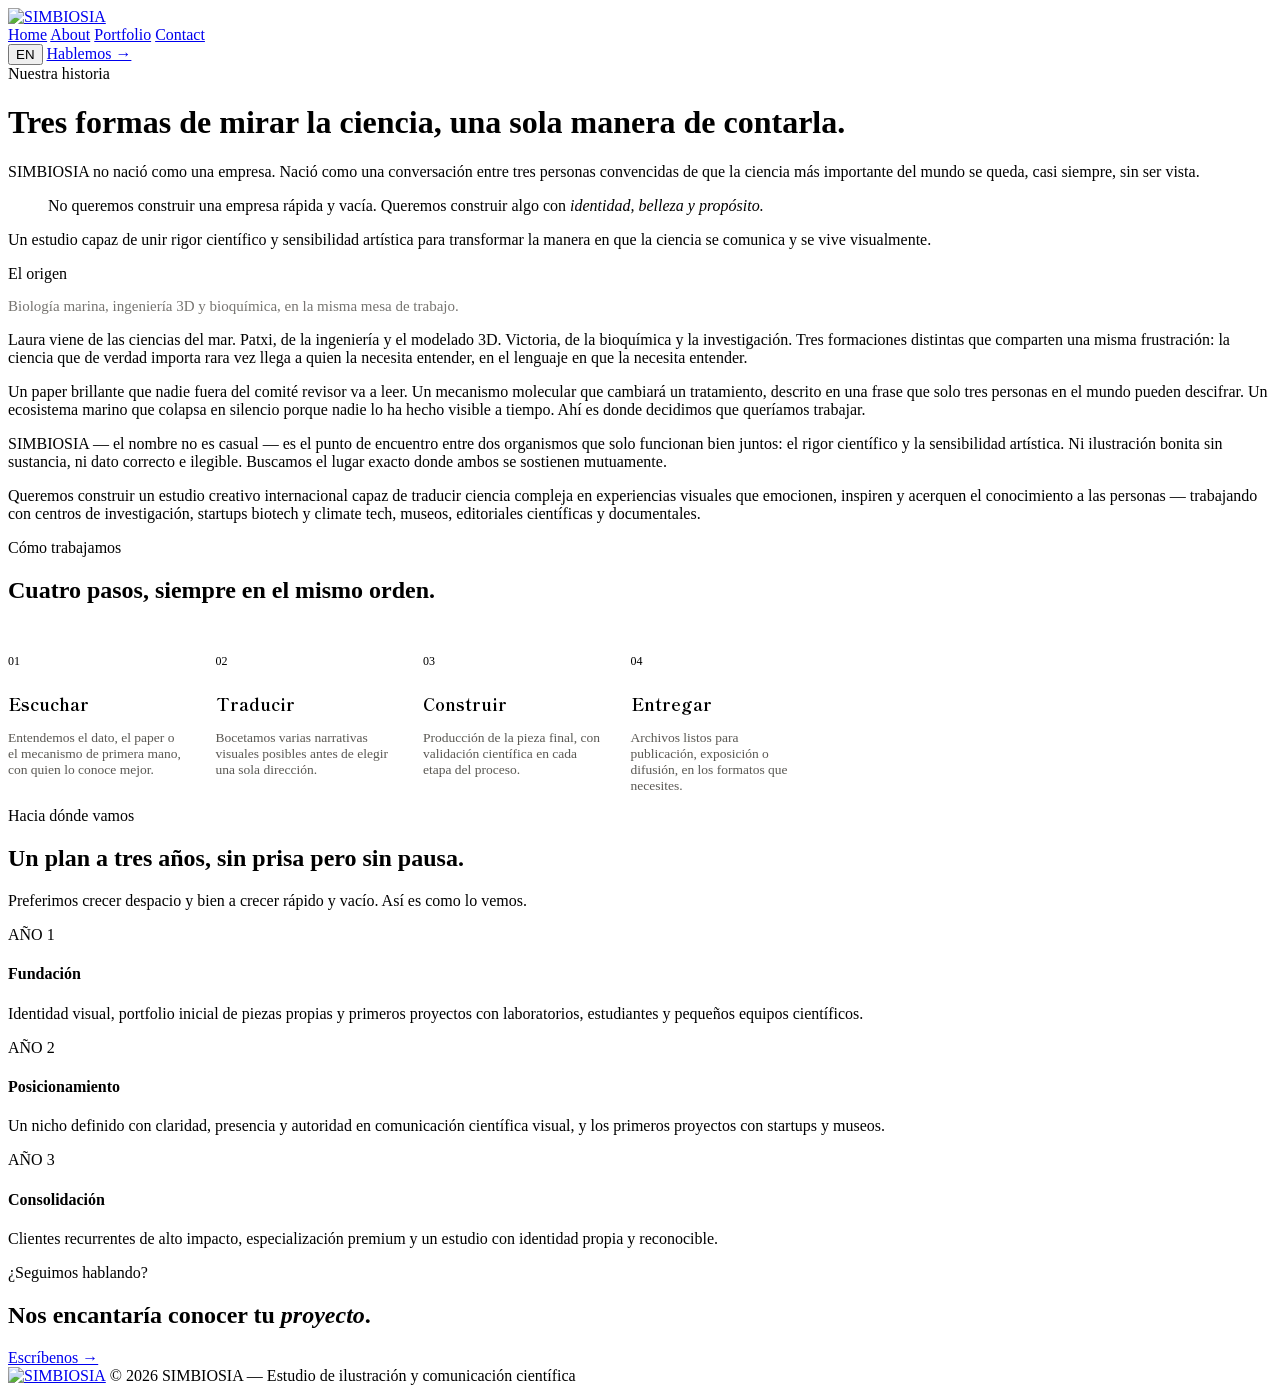
==== about.html @ 25fa0d2e "Add files via upload" ====
<!DOCTYPE html>
<html lang="es">
<head>
<meta charset="UTF-8">
<meta name="viewport" content="width=device-width, initial-scale=1.0">
<title>About — SIMBIOSIA</title>
<meta name="description" content="La historia de SIMBIOSIA: tres perfiles complementarios — ciencias del mar, ingeniería 3D y bioquímica — unidos para traducir ciencia en imágenes.">
<link rel="preconnect" href="https://fonts.googleapis.com">
<link rel="preconnect" href="https://fonts.gstatic.com" crossorigin>
<link href="https://fonts.googleapis.com/css2?family=Shippori+Mincho:wght@400;500;600;700;800&family=Zen+Kaku+Gothic+New:wght@300;400;500;700;900&family=JetBrains+Mono:wght@400;500;600&display=swap" rel="stylesheet">
<link rel="stylesheet" href="assets/styles.css">
</head>
<body data-page="about">

<nav class="nav" id="nav">
  <div class="nav-inner">
    <a href="index.html" class="logo-mark"><img src="assets/logo-wordmark.png" alt="SIMBIOSIA"></a>
    <div class="nav-links">
      <a href="index.html" data-i18n="nav.home">Home</a>
      <a href="about.html" class="active" data-i18n="nav.about">About</a>
      <a href="portfolio.html" data-i18n="nav.portfolio">Portfolio</a>
      <a href="contact.html" data-i18n="nav.contact">Contact</a>
    </div>
    <div class="nav-right">
      <button class="lang-toggle" id="langToggle" type="button">EN</button>
      <a href="contact.html" class="btn solid" data-i18n="nav.cta">Hablemos →</a>
    </div>
  </div>
</nav>

<header class="page-head">
  <div class="wrap">
    <div class="eyebrow" data-i18n="head.eyebrow">Nuestra historia</div>
    <h1 data-i18n="head.h1">Tres formas de mirar la ciencia, una sola manera de contarla.</h1>
    <p class="lead" data-i18n="head.lead">SIMBIOSIA no nació como una empresa. Nació como una conversación entre tres personas convencidas de que la ciencia más importante del mundo se queda, casi siempre, sin ser vista.</p>
  </div>
</header>

<section class="pull reveal">
  <div class="wrap">
    <blockquote data-i18n="pull.quote">No queremos construir una empresa rápida y vacía. Queremos construir algo con <em>identidad, belleza y propósito.</em></blockquote>
    <p class="sub" data-i18n="pull.sub">Un estudio capaz de unir rigor científico y sensibilidad artística para transformar la manera en que la ciencia se comunica y se vive visualmente.</p>
  </div>
</section>

<section class="story reveal">
  <div class="wrap story-grid">
    <div class="story-aside">
      <div class="eyebrow" data-i18n="story.eyebrow">El origen</div>
      <p style="font-size:15px; color:rgba(27,24,16,0.6);" data-i18n="story.asideNote">Biología marina, ingeniería 3D y bioquímica, en la misma mesa de trabajo.</p>
    </div>
    <div>
      <p data-i18n="story.p1">Laura viene de las ciencias del mar. Patxi, de la ingeniería y el modelado 3D. Victoria, de la bioquímica y la investigación. Tres formaciones distintas que comparten una misma frustración: la ciencia que de verdad importa rara vez llega a quien la necesita entender, en el lenguaje en que la necesita entender.</p>
      <p data-i18n="story.p2">Un paper brillante que nadie fuera del comité revisor va a leer. Un mecanismo molecular que cambiará un tratamiento, descrito en una frase que solo tres personas en el mundo pueden descifrar. Un ecosistema marino que colapsa en silencio porque nadie lo ha hecho visible a tiempo. Ahí es donde decidimos que queríamos trabajar.</p>
      <p data-i18n="story.p3">SIMBIOSIA — el nombre no es casual — es el punto de encuentro entre dos organismos que solo funcionan bien juntos: el rigor científico y la sensibilidad artística. Ni ilustración bonita sin sustancia, ni dato correcto e ilegible. Buscamos el lugar exacto donde ambos se sostienen mutuamente.</p>
      <p data-i18n="story.p4">Queremos construir un estudio creativo internacional capaz de traducir ciencia compleja en experiencias visuales que emocionen, inspiren y acerquen el conocimiento a las personas — trabajando con centros de investigación, startups biotech y climate tech, museos, editoriales científicas y documentales.</p>
    </div>
  </div>
</section>

<section class="band reveal">
  <div class="wrap" style="display:block; max-width:800px;">
    <div class="eyebrow" data-i18n="way.eyebrow">Cómo trabajamos</div>
    <h2 data-i18n="way.h2">Cuatro pasos, siempre en el mismo orden.</h2>
    <div style="margin-top:50px; display:grid; grid-template-columns:repeat(4,1fr); gap:30px;">
      <div>
        <div class="mono" style="color:var(--vermillion); font-size:12px; margin-bottom:10px;">01</div>
        <h4 style="font-family:'Shippori Mincho',serif; font-size:17px; margin-bottom:8px;" data-i18n="way.s1h">Escuchar</h4>
        <p style="font-size:13.5px; color:rgba(27,24,16,0.72);" data-i18n="way.s1p">Entendemos el dato, el paper o el mecanismo de primera mano, con quien lo conoce mejor.</p>
      </div>
      <div>
        <div class="mono" style="color:var(--vermillion); font-size:12px; margin-bottom:10px;">02</div>
        <h4 style="font-family:'Shippori Mincho',serif; font-size:17px; margin-bottom:8px;" data-i18n="way.s2h">Traducir</h4>
        <p style="font-size:13.5px; color:rgba(27,24,16,0.72);" data-i18n="way.s2p">Bocetamos varias narrativas visuales posibles antes de elegir una sola dirección.</p>
      </div>
      <div>
        <div class="mono" style="color:var(--vermillion); font-size:12px; margin-bottom:10px;">03</div>
        <h4 style="font-family:'Shippori Mincho',serif; font-size:17px; margin-bottom:8px;" data-i18n="way.s3h">Construir</h4>
        <p style="font-size:13.5px; color:rgba(27,24,16,0.72);" data-i18n="way.s3p">Producción de la pieza final, con validación científica en cada etapa del proceso.</p>
      </div>
      <div>
        <div class="mono" style="color:var(--vermillion); font-size:12px; margin-bottom:10px;">04</div>
        <h4 style="font-family:'Shippori Mincho',serif; font-size:17px; margin-bottom:8px;" data-i18n="way.s4h">Entregar</h4>
        <p style="font-size:13.5px; color:rgba(27,24,16,0.72);" data-i18n="way.s4p">Archivos listos para publicación, exposición o difusión, en los formatos que necesites.</p>
      </div>
    </div>
  </div>
</section>

<section class="timeline reveal">
  <div class="wrap">
    <div class="timeline-head">
      <div class="eyebrow" data-i18n="tl.eyebrow">Hacia dónde vamos</div>
      <h2 data-i18n="tl.h2">Un plan a tres años, sin prisa pero sin pausa.</h2>
      <p data-i18n="tl.p">Preferimos crecer despacio y bien a crecer rápido y vacío. Así es como lo vemos.</p>
    </div>
    <div class="tl-row">
      <div class="yr" data-i18n="tl.y1">AÑO 1</div>
      <div><h4 data-i18n="tl.h1t">Fundación</h4><p data-i18n="tl.h1p">Identidad visual, portfolio inicial de piezas propias y primeros proyectos con laboratorios, estudiantes y pequeños equipos científicos.</p></div>
    </div>
    <div class="tl-row">
      <div class="yr" data-i18n="tl.y2">AÑO 2</div>
      <div><h4 data-i18n="tl.h2t">Posicionamiento</h4><p data-i18n="tl.h2p">Un nicho definido con claridad, presencia y autoridad en comunicación científica visual, y los primeros proyectos con startups y museos.</p></div>
    </div>
    <div class="tl-row">
      <div class="yr" data-i18n="tl.y3">AÑO 3</div>
      <div><h4 data-i18n="tl.h3t">Consolidación</h4><p data-i18n="tl.h3p">Clientes recurrentes de alto impacto, especialización premium y un estudio con identidad propia y reconocible.</p></div>
    </div>
  </div>
</section>

<section class="contacto reveal">
  <div class="wrap">
    <div class="eyebrow" data-i18n="cta.eyebrow">¿Seguimos hablando?</div>
    <h2 data-i18n="cta.h2">Nos encantaría conocer tu <em>proyecto</em>.</h2>
    <a href="contact.html" class="btn solid" data-i18n="cta.btn">Escríbenos →</a>
  </div>
</section>

<footer>
  <div class="wrap">
    <a href="index.html" class="logo-mark"><img src="assets/logo-wordmark.png" alt="SIMBIOSIA"></a>
    <span class="mono" data-i18n="footer.copy">© 2026 SIMBIOSIA — Estudio de ilustración y comunicación científica</span>
  </div>
</footer>

<script src="assets/main.js"></script>
<script>
  initLangToggle({
    es: {
      "nav.home":"Home","nav.about":"About","nav.portfolio":"Portfolio","nav.contact":"Contact","nav.cta":"Hablemos →",
      "head.eyebrow":"Nuestra historia",
      "head.h1":"Tres formas de mirar la ciencia, una sola manera de contarla.",
      "head.lead":"SIMBIOSIA no nació como una empresa. Nació como una conversación entre tres personas convencidas de que la ciencia más importante del mundo se queda, casi siempre, sin ser vista.",
      "pull.quote":"No queremos construir una empresa rápida y vacía. Queremos construir algo con <em>identidad, belleza y propósito.</em>",
      "pull.sub":"Un estudio capaz de unir rigor científico y sensibilidad artística para transformar la manera en que la ciencia se comunica y se vive visualmente.",
      "story.eyebrow":"El origen",
      "story.asideNote":"Biología marina, ingeniería 3D y bioquímica, en la misma mesa de trabajo.",
      "story.p1":"Laura viene de las ciencias del mar. Patxi, de la ingeniería y el modelado 3D. Victoria, de la bioquímica y la investigación. Tres formaciones distintas que comparten una misma frustración: la ciencia que de verdad importa rara vez llega a quien la necesita entender, en el lenguaje en que la necesita entender.",
      "story.p2":"Un paper brillante que nadie fuera del comité revisor va a leer. Un mecanismo molecular que cambiará un tratamiento, descrito en una frase que solo tres personas en el mundo pueden descifrar. Un ecosistema marino que colapsa en silencio porque nadie lo ha hecho visible a tiempo. Ahí es donde decidimos que queríamos trabajar.",
      "story.p3":"SIMBIOSIA — el nombre no es casual — es el punto de encuentro entre dos organismos que solo funcionan bien juntos: el rigor científico y la sensibilidad artística. Ni ilustración bonita sin sustancia, ni dato correcto e ilegible. Buscamos el lugar exacto donde ambos se sostienen mutuamente.",
      "story.p4":"Queremos construir un estudio creativo internacional capaz de traducir ciencia compleja en experiencias visuales que emocionen, inspiren y acerquen el conocimiento a las personas — trabajando con centros de investigación, startups biotech y climate tech, museos, editoriales científicas y documentales.",
      "way.eyebrow":"Cómo trabajamos",
      "way.h2":"Cuatro pasos, siempre en el mismo orden.",
      "way.s1h":"Escuchar","way.s1p":"Entendemos el dato, el paper o el mecanismo de primera mano, con quien lo conoce mejor.",
      "way.s2h":"Traducir","way.s2p":"Bocetamos varias narrativas visuales posibles antes de elegir una sola dirección.",
      "way.s3h":"Construir","way.s3p":"Producción de la pieza final, con validación científica en cada etapa del proceso.",
      "way.s4h":"Entregar","way.s4p":"Archivos listos para publicación, exposición o difusión, en los formatos que necesites.",
      "tl.eyebrow":"Hacia dónde vamos",
      "tl.h2":"Un plan a tres años, sin prisa pero sin pausa.",
      "tl.p":"Preferimos crecer despacio y bien a crecer rápido y vacío. Así es como lo vemos.",
      "tl.y1":"AÑO 1","tl.h1t":"Fundación","tl.h1p":"Identidad visual, portfolio inicial de piezas propias y primeros proyectos con laboratorios, estudiantes y pequeños equipos científicos.",
      "tl.y2":"AÑO 2","tl.h2t":"Posicionamiento","tl.h2p":"Un nicho definido con claridad, presencia y autoridad en comunicación científica visual, y los primeros proyectos con startups y museos.",
      "tl.y3":"AÑO 3","tl.h3t":"Consolidación","tl.h3p":"Clientes recurrentes de alto impacto, especialización premium y un estudio con identidad propia y reconocible.",
      "cta.eyebrow":"¿Seguimos hablando?","cta.h2":"Nos encantaría conocer tu <em>proyecto</em>.","cta.btn":"Escríbenos →",
      "footer.copy":"© 2026 SIMBIOSIA — Estudio de ilustración y comunicación científica"
    },
    en: {
      "nav.home":"Home","nav.about":"About","nav.portfolio":"Portfolio","nav.contact":"Contact","nav.cta":"Let's talk →",
      "head.eyebrow":"Our story",
      "head.h1":"Three ways of looking at science, one way of telling it.",
      "head.lead":"SIMBIOSIA didn't start as a company. It started as a conversation between three people convinced that the science that matters most is, almost always, the science nobody gets to see.",
      "pull.quote":"We don't want to build a fast, empty company. We want to build something with <em>identity, beauty and purpose.</em>",
      "pull.sub":"A studio able to combine scientific rigor and artistic sensibility to change the way science is communicated and experienced visually.",
      "story.eyebrow":"Where it started",
      "story.asideNote":"Marine biology, 3D engineering and biochemistry, at the same table.",
      "story.p1":"Laura comes from marine science. Patxi, from engineering and 3D modelling. Victoria, from biochemistry and research. Three different backgrounds sharing the same frustration: the science that matters most rarely reaches the people who need to understand it, in the language they need to understand it in.",
      "story.p2":"A brilliant paper nobody outside the review committee will ever read. A molecular mechanism that will change a treatment, described in a sentence only three people on Earth can decode. A marine ecosystem collapsing quietly because nobody made it visible in time. That's where we decided we wanted to work.",
      "story.p3":"SIMBIOSIA — the name is no accident — is the meeting point between two organisms that only work well together: scientific rigor and artistic sensibility. Not pretty illustration without substance, not correct data nobody can read. We look for the exact spot where both hold each other up.",
      "story.p4":"We want to build an international creative studio able to translate complex science into visual experiences that move people, inspire them, and bring knowledge closer — working with research centres, biotech and climate tech startups, museums, scientific publishers and documentaries.",
      "way.eyebrow":"How we work",
      "way.h2":"Four steps, always in the same order.",
      "way.s1h":"Listen","way.s1p":"We understand the data, the paper or the mechanism first-hand, with whoever knows it best.",
      "way.s2h":"Translate","way.s2p":"We sketch several possible visual narratives before committing to one direction.",
      "way.s3h":"Build","way.s3p":"Production of the final piece, with scientific validation at every stage.",
      "way.s4h":"Deliver","way.s4p":"Files ready for publication, exhibition or outreach, in whatever format you need.",
      "tl.eyebrow":"Where we're headed",
      "tl.h2":"A three-year plan, unhurried but steady.",
      "tl.p":"We'd rather grow slowly and well than fast and empty. That's how we see it.",
      "tl.y1":"YEAR 1","tl.h1t":"Foundation","tl.h1p":"Visual identity, an initial portfolio of original pieces, and first projects with labs, students and small science teams.",
      "tl.y2":"YEAR 2","tl.h2t":"Positioning","tl.h2p":"A clearly defined niche, visibility and authority in visual science communication, and first projects with startups and museums.",
      "tl.y3":"YEAR 3","tl.h3t":"Consolidation","tl.h3p":"Recurring, high-impact clients, premium specialisation, and a studio with a recognisable identity of its own.",
      "cta.eyebrow":"Shall we talk?","cta.h2":"We'd love to hear about your <em>project</em>.","cta.btn":"Write to us →",
      "footer.copy":"© 2026 SIMBIOSIA — Scientific illustration and communication studio"
    }
  });
</script>
</body>
</html>
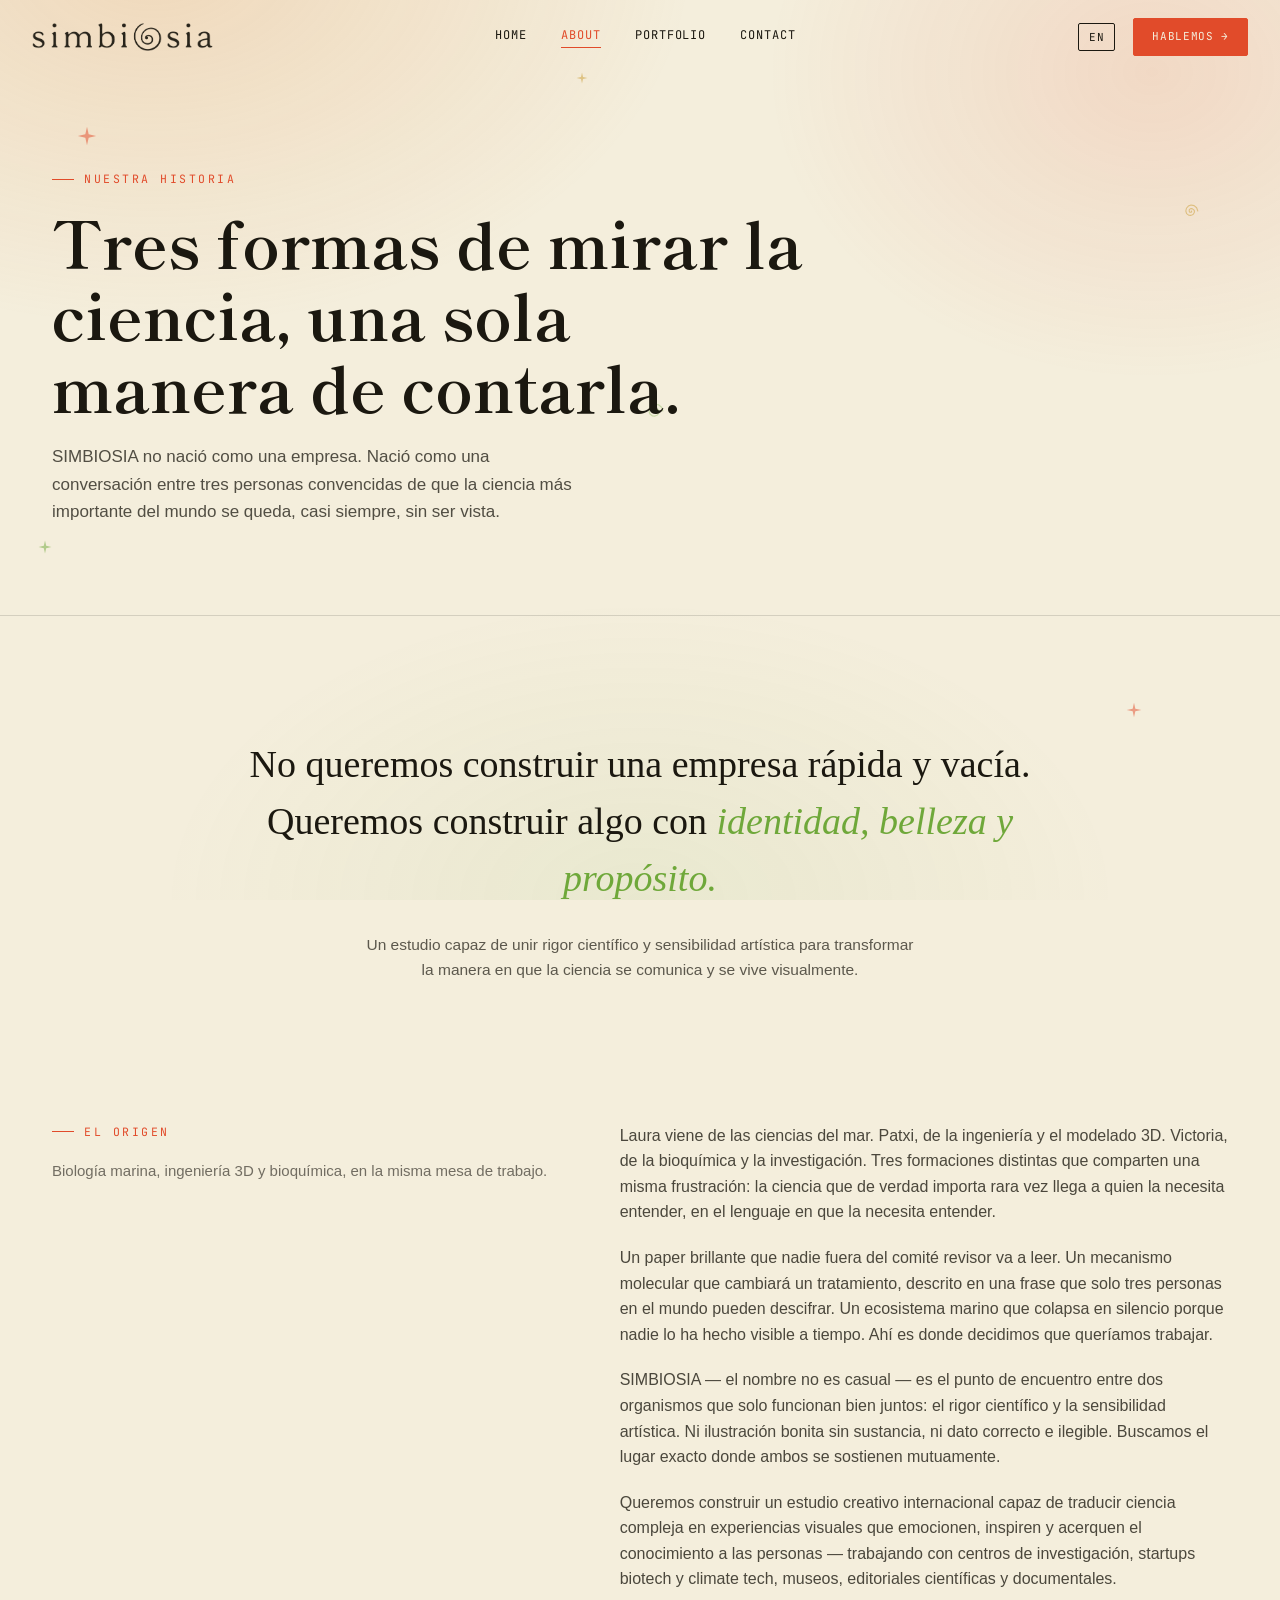
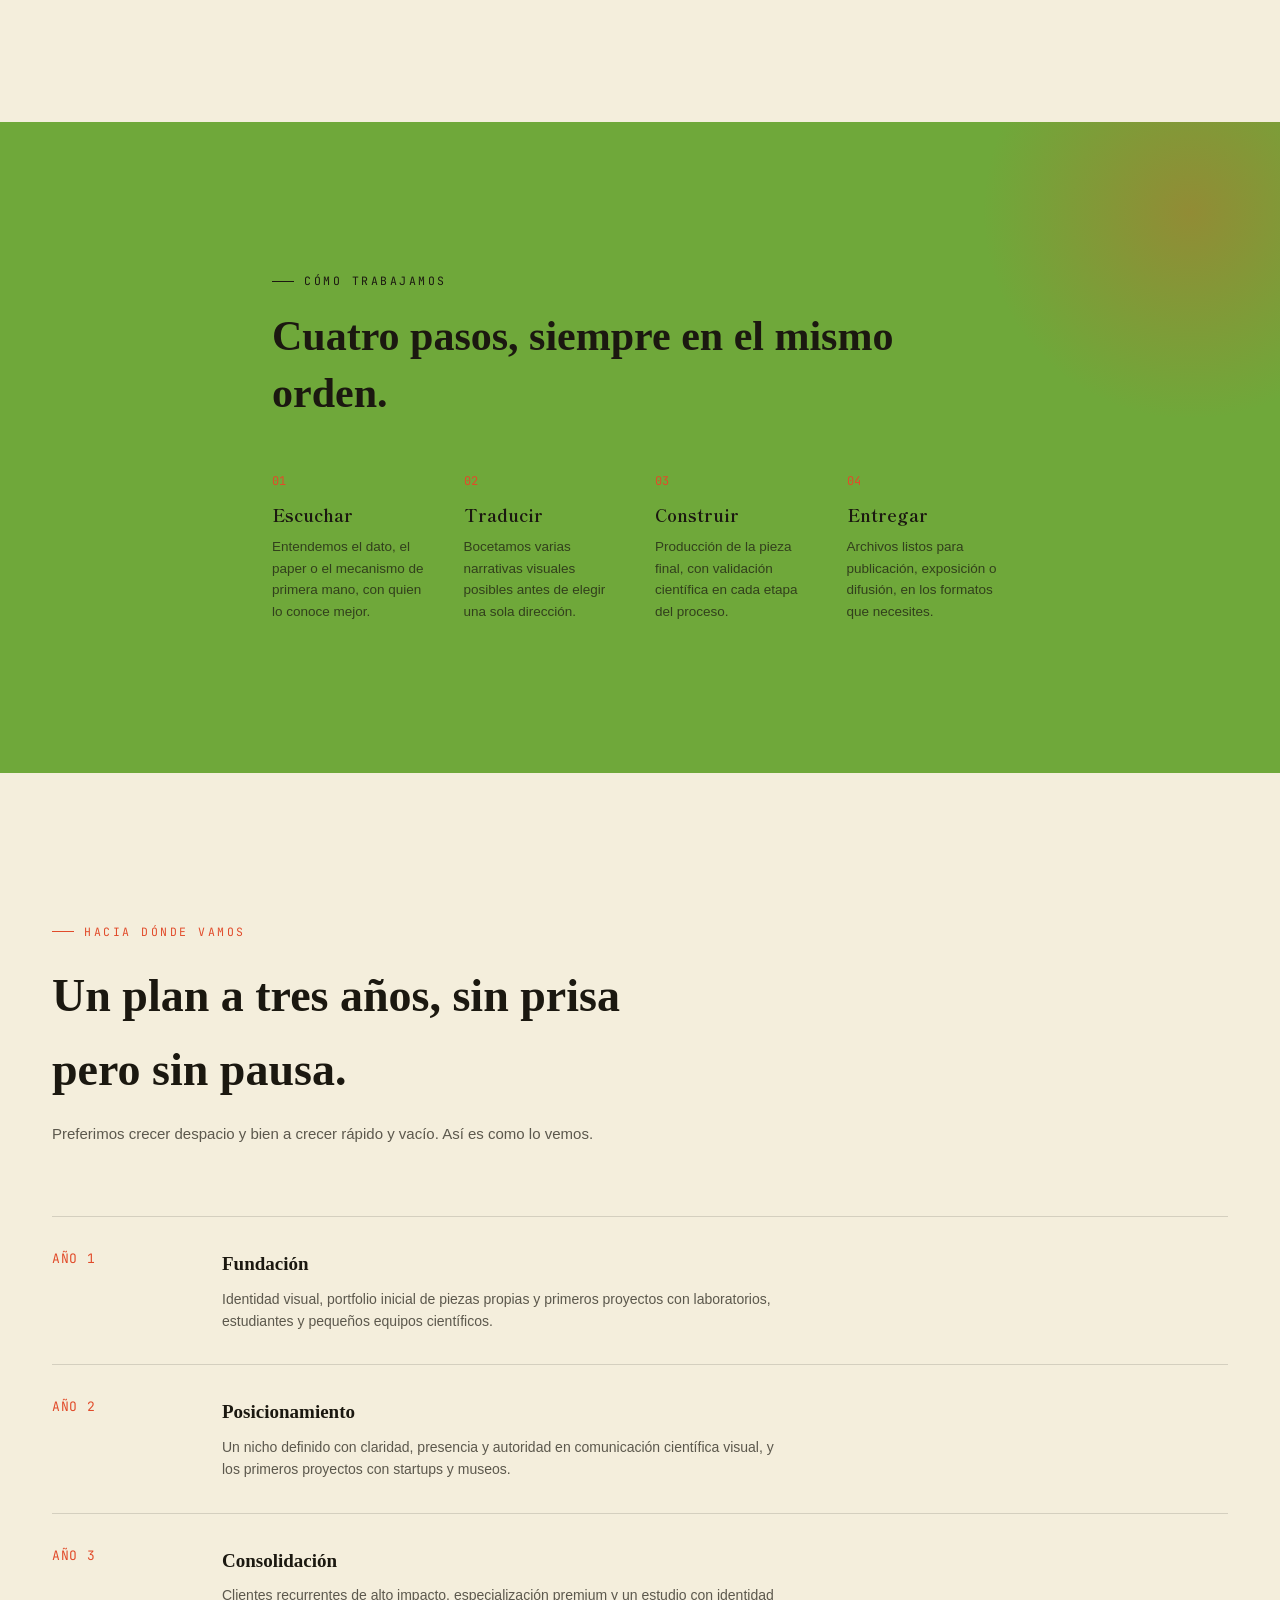
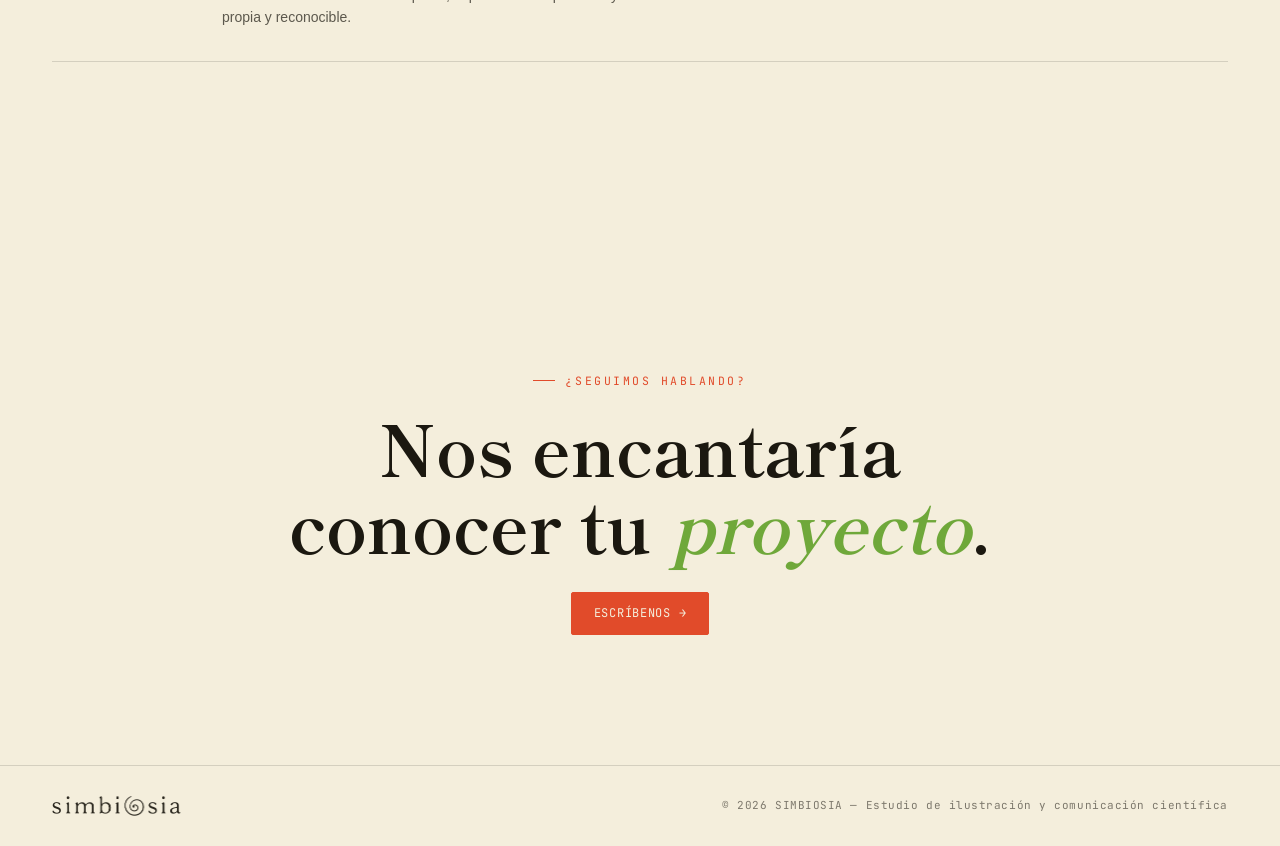
==== commit 43c9787b: "Add files via upload" ====
--- a/about.html
+++ b/about.html
@@ -8,13 +8,13 @@
 <link rel="preconnect" href="https://fonts.googleapis.com">
 <link rel="preconnect" href="https://fonts.gstatic.com" crossorigin>
 <link href="https://fonts.googleapis.com/css2?family=Shippori+Mincho:wght@400;500;600;700;800&family=Zen+Kaku+Gothic+New:wght@300;400;500;700;900&family=JetBrains+Mono:wght@400;500;600&display=swap" rel="stylesheet">
-<link rel="stylesheet" href="assets/styles.css">
+<link rel="stylesheet" href="styles.css">
 </head>
 <body data-page="about">
 
 <nav class="nav" id="nav">
   <div class="nav-inner">
-    <a href="index.html" class="logo-mark"><img src="assets/logo-wordmark.png" alt="SIMBIOSIA"></a>
+    <a href="index.html" class="logo-mark"><img src="logo-wordmark.png" alt="SIMBIOSIA"></a>
     <div class="nav-links">
       <a href="index.html" data-i18n="nav.home">Home</a>
       <a href="about.html" class="active" data-i18n="nav.about">About</a>
@@ -119,12 +119,12 @@
 
 <footer>
   <div class="wrap">
-    <a href="index.html" class="logo-mark"><img src="assets/logo-wordmark.png" alt="SIMBIOSIA"></a>
+    <a href="index.html" class="logo-mark"><img src="logo-wordmark.png" alt="SIMBIOSIA"></a>
     <span class="mono" data-i18n="footer.copy">© 2026 SIMBIOSIA — Estudio de ilustración y comunicación científica</span>
   </div>
 </footer>
 
-<script src="assets/main.js"></script>
+<script src="main.js"></script>
 <script>
   initLangToggle({
     es: {
--- a/styles.css
+++ b/styles.css
@@ -0,0 +1,357 @@
+/* ============================================================
+   SIMBIOSIA — shared stylesheet
+   ============================================================ */
+
+:root{
+  --paper:#F4EEDC;
+  --paper-2:#EAE0C6;
+  --ink:#1B1810;
+  --vermillion:#E14B2A;
+  --periquito:#6FA83A;
+  --gold:#C99A2E;
+  --line: rgba(27,24,16,0.14);
+  --max: 1240px;
+}
+
+*{margin:0;padding:0;box-sizing:border-box;}
+html{scroll-behavior:smooth;}
+
+body{
+  background:var(--paper);
+  color:var(--ink);
+  font-family:'Zen Kaku Gothic New', sans-serif;
+  font-weight:400;
+  line-height:1.6;
+  overflow-x:hidden;
+  position:relative;
+}
+
+/* soft warm-orange ambient gradient, norz.io-style */
+body::before{
+  content:"";
+  position:fixed;
+  inset:0;
+  z-index:0;
+  pointer-events:none;
+  background-image:
+    radial-gradient(ellipse 900px 620px at 12% -5%, rgba(225,140,70,0.22), transparent 60%),
+    radial-gradient(ellipse 700px 560px at 90% 8%, rgba(225,75,42,0.13), transparent 55%),
+    radial-gradient(ellipse 800px 500px at 50% 100%, rgba(111,168,58,0.08), transparent 60%);
+}
+
+h1,h2,h3,.mincho{ font-family:'Shippori Mincho', serif; }
+.mono{ font-family:'JetBrains Mono', monospace; }
+
+a{ color:inherit; text-decoration:none; }
+img,svg{ display:block; max-width:100%; }
+section, header, footer, nav{ position:relative; z-index:1; }
+.wrap{ max-width:var(--max); margin:0 auto; padding:0 32px; }
+
+::selection{ background:var(--vermillion); color:var(--paper); }
+
+@media (prefers-reduced-motion: reduce){
+  *{ animation-duration:0.01ms !important; animation-iteration-count:1 !important; transition-duration:0.01ms !important; scroll-behavior:auto !important; }
+}
+
+/* ---------- Eyebrow / labels ---------- */
+.eyebrow{
+  font-family:'JetBrains Mono', monospace;
+  font-size:11.5px;
+  letter-spacing:0.22em;
+  text-transform:uppercase;
+  color:var(--vermillion);
+  display:flex;
+  align-items:center;
+  gap:10px;
+  margin-bottom:18px;
+}
+.eyebrow::before{ content:""; width:22px; height:1px; background:var(--vermillion); }
+
+/* ---------- Nav ---------- */
+.nav{
+  position:fixed; top:0; left:0; right:0; z-index:100;
+  padding:18px 32px;
+  display:flex; align-items:center; justify-content:space-between;
+  transition:padding .4s ease, background .4s ease, box-shadow .4s ease;
+}
+.nav.scrolled{
+  padding:12px 32px;
+  background:rgba(244,238,220,0.86);
+  backdrop-filter:blur(10px);
+  box-shadow:0 1px 0 var(--line);
+}
+.nav-inner{ max-width:var(--max); margin:0 auto; width:100%; display:flex; align-items:center; justify-content:space-between; }
+.logo-mark{ display:flex; align-items:center; }
+.logo-mark img{ height:28px; width:auto; transition:height .4s ease; }
+.nav.scrolled .logo-mark img{ height:24px; }
+
+.nav-links{ display:flex; gap:34px; align-items:center; }
+.nav-links a{
+  font-family:'JetBrains Mono', monospace;
+  font-size:12px;
+  letter-spacing:0.08em;
+  text-transform:uppercase;
+  position:relative;
+  padding-bottom:3px;
+}
+.nav-links a::after{
+  content:""; position:absolute; left:0; bottom:0; width:0; height:1px;
+  background:var(--vermillion); transition:width .3s ease;
+}
+.nav-links a:hover::after{ width:100%; }
+.nav-links a.active::after{ width:100%; }
+.nav-links a.active{ color:var(--vermillion); }
+
+.lang-toggle{
+  font-family:'JetBrains Mono', monospace;
+  font-size:11px;
+  letter-spacing:0.06em;
+  border:1px solid var(--ink);
+  border-radius:2px;
+  padding:6px 10px;
+  display:flex;
+  cursor:pointer;
+  background:none;
+  color:var(--ink);
+  transition:background .3s ease, color .3s ease;
+}
+.lang-toggle:hover{ background:var(--ink); color:var(--paper); }
+
+.btn{
+  font-family:'JetBrains Mono', monospace;
+  font-size:12px;
+  letter-spacing:0.06em;
+  text-transform:uppercase;
+  padding:11px 22px;
+  border:1px solid var(--ink);
+  border-radius:2px;
+  display:inline-flex;
+  align-items:center;
+  gap:8px;
+  cursor:pointer;
+  transition:background .3s ease, color .3s ease, border-color .3s ease, transform .2s ease;
+  background:none;
+}
+.btn:hover{ background:var(--ink); color:var(--paper); transform:translateY(-1px); }
+.btn.solid{ background:var(--vermillion); color:var(--paper); border-color:var(--vermillion); }
+.btn.solid:hover{ background:var(--ink); border-color:var(--ink); }
+.nav .btn{ padding:9px 18px; font-size:11px; }
+.nav-right{ display:flex; align-items:center; gap:18px; }
+
+/* ---------- Generic page header (About / Portfolio / Contact) ---------- */
+.page-head{ padding:170px 0 90px; border-bottom:1px solid var(--line); }
+.page-head h1{ font-size:clamp(38px,6vw,64px); font-weight:700; max-width:760px; line-height:1.12; margin-bottom:22px; }
+.page-head p.lead{ max-width:520px; font-size:17px; color:rgba(27,24,16,0.75); }
+
+/* ---------- Manifesto-style pull quote (reused across pages) ---------- */
+.pull{ padding:120px 0; text-align:center; }
+.pull blockquote{
+  font-family:'Shippori Mincho', serif;
+  font-size:clamp(24px,3.2vw,38px);
+  line-height:1.5; font-weight:500;
+  max-width:820px; margin:0 auto 26px;
+}
+.pull blockquote em{ color:var(--periquito); font-style:italic; }
+.pull p.sub{ max-width:560px; margin:0 auto; color:rgba(27,24,16,0.7); font-size:15.5px; }
+
+/* ---------- Plate grid (services / concept portfolio) ---------- */
+.plate-grid{ display:grid; grid-template-columns:repeat(3,1fr); gap:1px; background:var(--line); border:1px solid var(--line); }
+.plate{
+  background:var(--paper); padding:38px 32px; transition:background .35s ease; position:relative;
+  min-height:230px; display:flex; flex-direction:column; justify-content:space-between;
+}
+.plate:hover{ background:var(--paper-2); }
+.plate .num{ font-family:'JetBrains Mono', monospace; font-size:11px; letter-spacing:0.1em; color:var(--vermillion); margin-bottom:26px; }
+.plate h3{ font-family:'Shippori Mincho', serif; font-size:21px; font-weight:600; margin-bottom:10px; }
+.plate p{ font-size:14px; color:rgba(27,24,16,0.68); }
+.plate .plate-art{ position:absolute; top:30px; right:26px; width:46px; height:46px; opacity:0.9; }
+
+/* ---------- Colored band section (periquito green) ---------- */
+.band{ padding:150px 0; background:var(--periquito); color:var(--ink); position:relative; overflow:hidden; }
+.band::before{
+  content:""; position:absolute; top:-120px; right:-120px; width:420px; height:420px; border-radius:50%;
+  background:radial-gradient(circle, rgba(225,75,42,0.30), transparent 70%);
+}
+.band .wrap{ position:relative; z-index:1; }
+.band .eyebrow{ color:var(--ink); }
+.band .eyebrow::before{ background:var(--ink); }
+.band h2{ font-family:'Shippori Mincho', serif; font-size:clamp(28px,3.4vw,42px); font-weight:600; line-height:1.35; }
+.band p{ color:rgba(27,24,16,0.78); }
+
+.value-row{ display:flex; gap:24px; padding:26px 0; border-top:1px solid rgba(27,24,16,0.16); }
+.value-row:last-child{ border-bottom:1px solid rgba(27,24,16,0.16); }
+.value-row .vnum{ font-family:'JetBrains Mono', monospace; font-size:12px; color:var(--vermillion); padding-top:3px; min-width:26px; }
+.value-row h4{ font-family:'Shippori Mincho', serif; font-size:18px; font-weight:600; margin-bottom:6px; }
+.value-row p{ font-size:13.5px; color:rgba(27,24,16,0.72); }
+
+/* ---------- Team ---------- */
+.team-grid{ display:grid; grid-template-columns:repeat(3,1fr); gap:2px; background:var(--line); border:1px solid var(--line); }
+.member{ background:var(--paper); padding:40px 30px 34px; transition:background .3s ease; }
+.member:hover{ background:var(--paper-2); }
+.badge{
+  width:64px; height:64px; border-radius:50%; display:flex; align-items:center; justify-content:center;
+  font-family:'Shippori Mincho', serif; font-size:22px; font-weight:700; color:var(--paper);
+  margin-bottom:26px; border:2px solid var(--ink);
+}
+.member[data-c="periquito"] .badge{ background:var(--periquito); }
+.member[data-c="vermillion"] .badge{ background:var(--vermillion); }
+.member[data-c="gold"] .badge{ background:var(--gold); }
+.member h3{ font-family:'Shippori Mincho', serif; font-size:23px; font-weight:700; margin-bottom:4px; }
+.member .role{ font-family:'JetBrains Mono', monospace; font-size:11px; letter-spacing:0.05em; color:var(--vermillion); text-transform:uppercase; margin-bottom:18px; display:block; }
+.member p{ font-size:14.5px; color:rgba(27,24,16,0.72); }
+
+/* ---------- Contact CTA block (used on Home) ---------- */
+.contacto{ padding:160px 0 130px; text-align:center; position:relative; }
+.contacto .eyebrow{ justify-content:center; }
+.contacto h2{ font-size:clamp(34px,6vw,70px); font-weight:700; max-width:800px; margin:0 auto 30px; line-height:1.1; }
+.contacto h2 em{ font-style:italic; color:var(--periquito); }
+.contacto p.lead{ max-width:480px; margin:0 auto 46px; color:rgba(27,24,16,0.72); font-size:16px; }
+.contact-links{ display:flex; gap:22px; justify-content:center; flex-wrap:wrap; margin-top:54px; }
+.contact-links a{
+  font-family:'JetBrains Mono', monospace; font-size:12px; letter-spacing:0.08em; text-transform:uppercase;
+  padding:10px 18px; border:1px solid var(--line); border-radius:2px;
+  transition:border-color .3s ease, color .3s ease;
+}
+.contact-links a:hover{ border-color:var(--vermillion); color:var(--vermillion); }
+.mail-link{
+  font-family:'Shippori Mincho', serif; font-size:clamp(22px,3vw,32px); font-weight:600;
+  border-bottom:2px solid var(--vermillion); padding-bottom:4px;
+}
+
+/* ---------- Contact form (Contact page) ---------- */
+.form-section{ padding:20px 0 150px; }
+.form-grid{ display:grid; grid-template-columns:1fr 1fr; gap:70px; align-items:start; }
+.form-side h2{ font-size:clamp(26px,3vw,36px); font-weight:600; margin-bottom:18px; }
+.form-side p{ color:rgba(27,24,16,0.72); font-size:15px; margin-bottom:30px; max-width:380px; }
+.form-side .info-row{ display:flex; gap:16px; padding:16px 0; border-top:1px solid var(--line); }
+.form-side .info-row:last-child{ border-bottom:1px solid var(--line); }
+.form-side .info-row .k{ font-family:'JetBrains Mono', monospace; font-size:11px; letter-spacing:0.08em; text-transform:uppercase; color:var(--vermillion); min-width:90px; }
+.form-side .info-row .v{ font-size:14.5px; }
+
+form.contact-form{ display:flex; flex-direction:column; gap:20px; }
+.field{ display:flex; flex-direction:column; gap:8px; }
+.field label{ font-family:'JetBrains Mono', monospace; font-size:11px; letter-spacing:0.08em; text-transform:uppercase; color:rgba(27,24,16,0.6); }
+.field input, .field textarea, .field select{
+  font-family:'Zen Kaku Gothic New', sans-serif;
+  font-size:15px;
+  background:transparent;
+  border:none;
+  border-bottom:1px solid var(--line);
+  padding:10px 2px;
+  color:var(--ink);
+  transition:border-color .3s ease;
+}
+.field input:focus, .field textarea:focus, .field select:focus{ outline:none; border-color:var(--vermillion); }
+.field textarea{ resize:vertical; min-height:110px; }
+.form-note{ font-size:12.5px; color:rgba(27,24,16,0.55); margin-top:4px; }
+.form-status{ font-family:'JetBrains Mono', monospace; font-size:12px; margin-top:6px; color:var(--periquito); display:none; }
+.form-status.show{ display:block; }
+
+/* ---------- About page specifics ---------- */
+.story{ padding:20px 0 130px; }
+.story-grid{ display:grid; grid-template-columns:0.9fr 1.1fr; gap:70px; }
+.story-grid p{ font-size:16px; color:rgba(27,24,16,0.78); margin-bottom:20px; }
+.story-grid p:last-child{ margin-bottom:0; }
+.story-aside{ position:sticky; top:120px; align-self:start; height:fit-content; }
+
+.timeline{ padding:150px 0; }
+.timeline-head{ margin-bottom:70px; max-width:600px; }
+.timeline-head h2{ font-size:clamp(30px,4vw,46px); font-weight:600; margin-bottom:16px; }
+.timeline-head p{ color:rgba(27,24,16,0.7); font-size:15px; }
+.tl-row{ display:grid; grid-template-columns:140px 1fr; gap:30px; padding:32px 0; border-top:1px solid var(--line); }
+.tl-row:last-child{ border-bottom:1px solid var(--line); }
+.tl-row .yr{ font-family:'JetBrains Mono', monospace; font-size:13px; color:var(--vermillion); letter-spacing:0.05em; }
+.tl-row h4{ font-family:'Shippori Mincho', serif; font-size:19px; font-weight:600; margin-bottom:8px; }
+.tl-row p{ font-size:14px; color:rgba(27,24,16,0.7); max-width:560px; }
+
+/* ---------- Portfolio page specifics ---------- */
+.portfolio-note{ padding:0 0 80px; }
+.portfolio-note .box{ border:1px dashed var(--line); padding:24px 28px; display:flex; gap:16px; align-items:flex-start; max-width:760px; }
+.portfolio-note .box svg{ width:22px; height:22px; flex-shrink:0; margin-top:3px; color:var(--vermillion); }
+.portfolio-note .box p{ font-size:14px; color:rgba(27,24,16,0.75); }
+
+.portfolio-grid{ display:grid; grid-template-columns:repeat(3,1fr); gap:1px; background:var(--line); border:1px solid var(--line); margin-bottom:150px; }
+.pf-card{ background:var(--paper); padding:0; display:flex; flex-direction:column; transition:background .3s ease; }
+.pf-card:hover{ background:var(--paper-2); }
+.pf-art{ aspect-ratio:1/1; display:flex; align-items:center; justify-content:center; padding:30px; border-bottom:1px solid var(--line); }
+.pf-art svg{ width:70%; height:70%; }
+.pf-info{ padding:24px 26px 30px; }
+.pf-info .tag{ font-family:'JetBrains Mono', monospace; font-size:10.5px; letter-spacing:0.08em; text-transform:uppercase; color:var(--vermillion); margin-bottom:8px; display:block; }
+.pf-info h3{ font-family:'Shippori Mincho', serif; font-size:19px; font-weight:600; margin-bottom:8px; }
+.pf-info p{ font-size:13.5px; color:rgba(27,24,16,0.68); }
+
+/* ---------- Footer ---------- */
+footer{ border-top:1px solid var(--line); padding:30px 0; }
+footer .wrap{ display:flex; justify-content:space-between; align-items:center; flex-wrap:wrap; gap:14px; }
+footer .logo-mark img{ height:20px; }
+footer .mono{ font-size:11px; letter-spacing:0.05em; color:rgba(27,24,16,0.55); }
+
+/* ---------- Reveal on scroll ---------- */
+.reveal{ opacity:0; transform:translateY(24px); transition:opacity .8s ease, transform .8s ease; }
+.reveal.show{ opacity:1; transform:translateY(0); }
+
+/* ============================================================
+   Custom cursor (desktop only)
+   ============================================================ */
+html.has-custom-cursor, html.has-custom-cursor *{ cursor:none !important; }
+
+.cursor-dot, .cursor-ring{ position:fixed; top:0; left:0; pointer-events:none; z-index:9999; will-change:transform; }
+.cursor-dot{
+  width:7px; height:7px; border-radius:50%;
+  background:var(--vermillion);
+  transform:translate(-50%,-50%);
+  transition:transform .15s ease, background .2s ease;
+  opacity:0;
+}
+.cursor-ring{
+  width:44px; height:44px;
+  color:var(--vermillion);
+  opacity:0;
+  transition:opacity .3s ease, transform .18s ease;
+}
+.cursor-ring svg{ width:100%; height:100%; animation:cursorspin 7s linear infinite; }
+@keyframes cursorspin{ to{ transform:rotate(360deg); } }
+body.cursor-ready .cursor-dot, body.cursor-ready .cursor-ring{ opacity:1; }
+.cursor-dot.hovering{ transform:translate(-50%,-50%) scale(2.6); background:var(--periquito); }
+.cursor-ring.hovering{ transform:scale(1.35); }
+
+/* ============================================================
+   Floating ambient elements (norz.io-style drifting sparkles)
+   ============================================================ */
+.floaties{ position:fixed; inset:0; z-index:0; pointer-events:none; overflow:hidden; }
+.floaty{ position:absolute; opacity:0.5; }
+.floaty svg{ width:100%; height:100%; }
+
+.floaty.f1{ top:14%; left:6%;  width:20px; height:20px; color:var(--vermillion); animation:drift-a 16s ease-in-out infinite; }
+.floaty.f2{ top:60%; left:3%;  width:14px; height:14px; color:var(--periquito); animation:drift-b 13s ease-in-out infinite; animation-delay:-3s; }
+.floaty.f3{ top:22%; left:92%; width:26px; height:26px; color:var(--gold);      animation:drift-c 19s ease-in-out infinite; animation-delay:-6s; }
+.floaty.f4{ top:78%; left:88%; width:16px; height:16px; color:var(--vermillion); animation:drift-a 14s ease-in-out infinite; animation-delay:-8s; }
+.floaty.f5{ top:44%; left:50%; width:30px; height:30px; color:var(--periquito); animation:drift-b 21s ease-in-out infinite; animation-delay:-11s; opacity:0.32; }
+.floaty.f6{ top:8%;  left:45%; width:12px; height:12px; color:var(--gold);      animation:drift-c 12s ease-in-out infinite; animation-delay:-4s; }
+
+@keyframes drift-a{
+  0%,100%{ transform:translate(0,0) rotate(0deg); }
+  50%{ transform:translate(22px,-30px) rotate(180deg); }
+}
+@keyframes drift-b{
+  0%,100%{ transform:translate(0,0) rotate(0deg); }
+  50%{ transform:translate(-26px,24px) rotate(-160deg); }
+}
+@keyframes drift-c{
+  0%,100%{ transform:translate(0,0) rotate(0deg) scale(1); }
+  50%{ transform:translate(18px,26px) rotate(200deg) scale(1.15); }
+}
+
+@media (max-width:900px){
+  .floaty.f5, .floaty.f6{ display:none; }
+}
+
+/* ---------- Responsive ---------- */
+@media (max-width:900px){
+  .nav-links{ display:none; }
+  .plate-grid, .team-grid, .portfolio-grid{ grid-template-columns:1fr; }
+  .band .wrap, .story-grid, .form-grid{ grid-template-columns:1fr; gap:50px; }
+  .story-aside{ position:static; }
+  .tl-row{ grid-template-columns:1fr; gap:8px; }
+  footer .wrap{ flex-direction:column; align-items:flex-start; }
+}
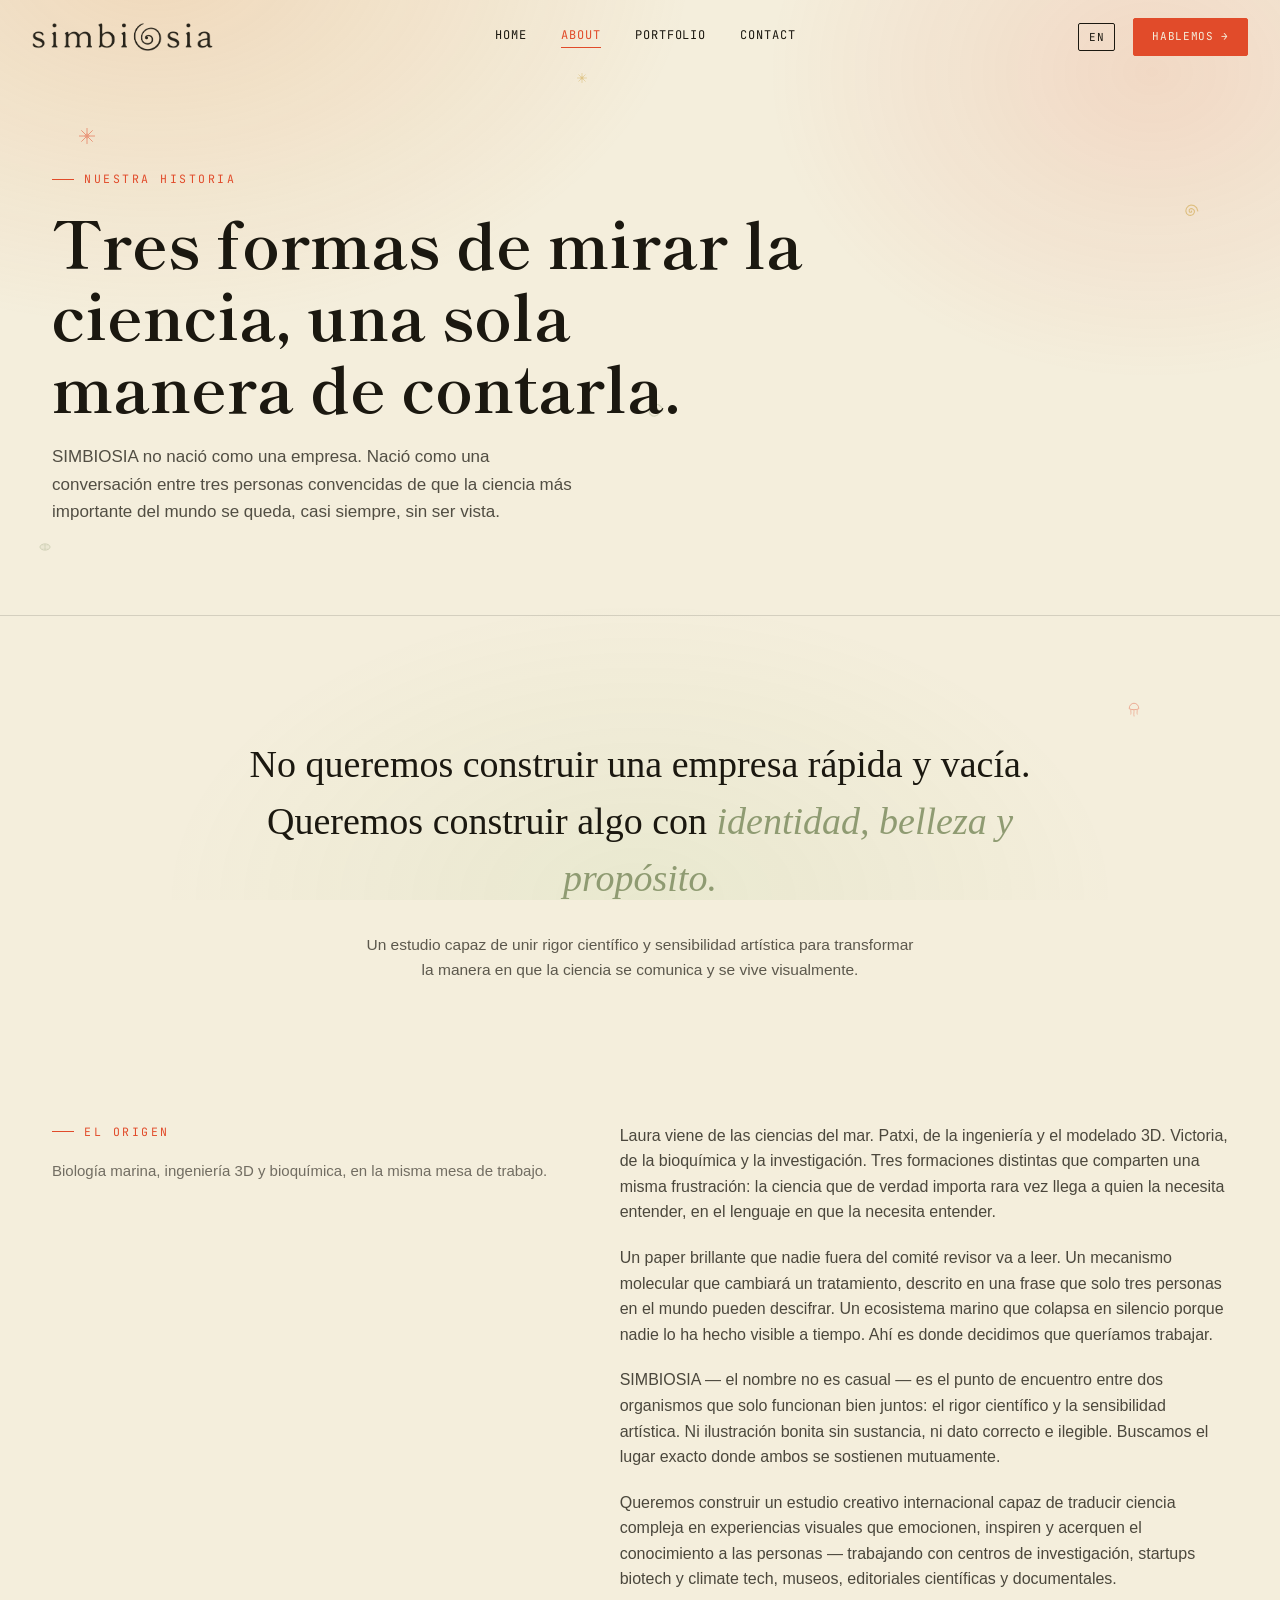
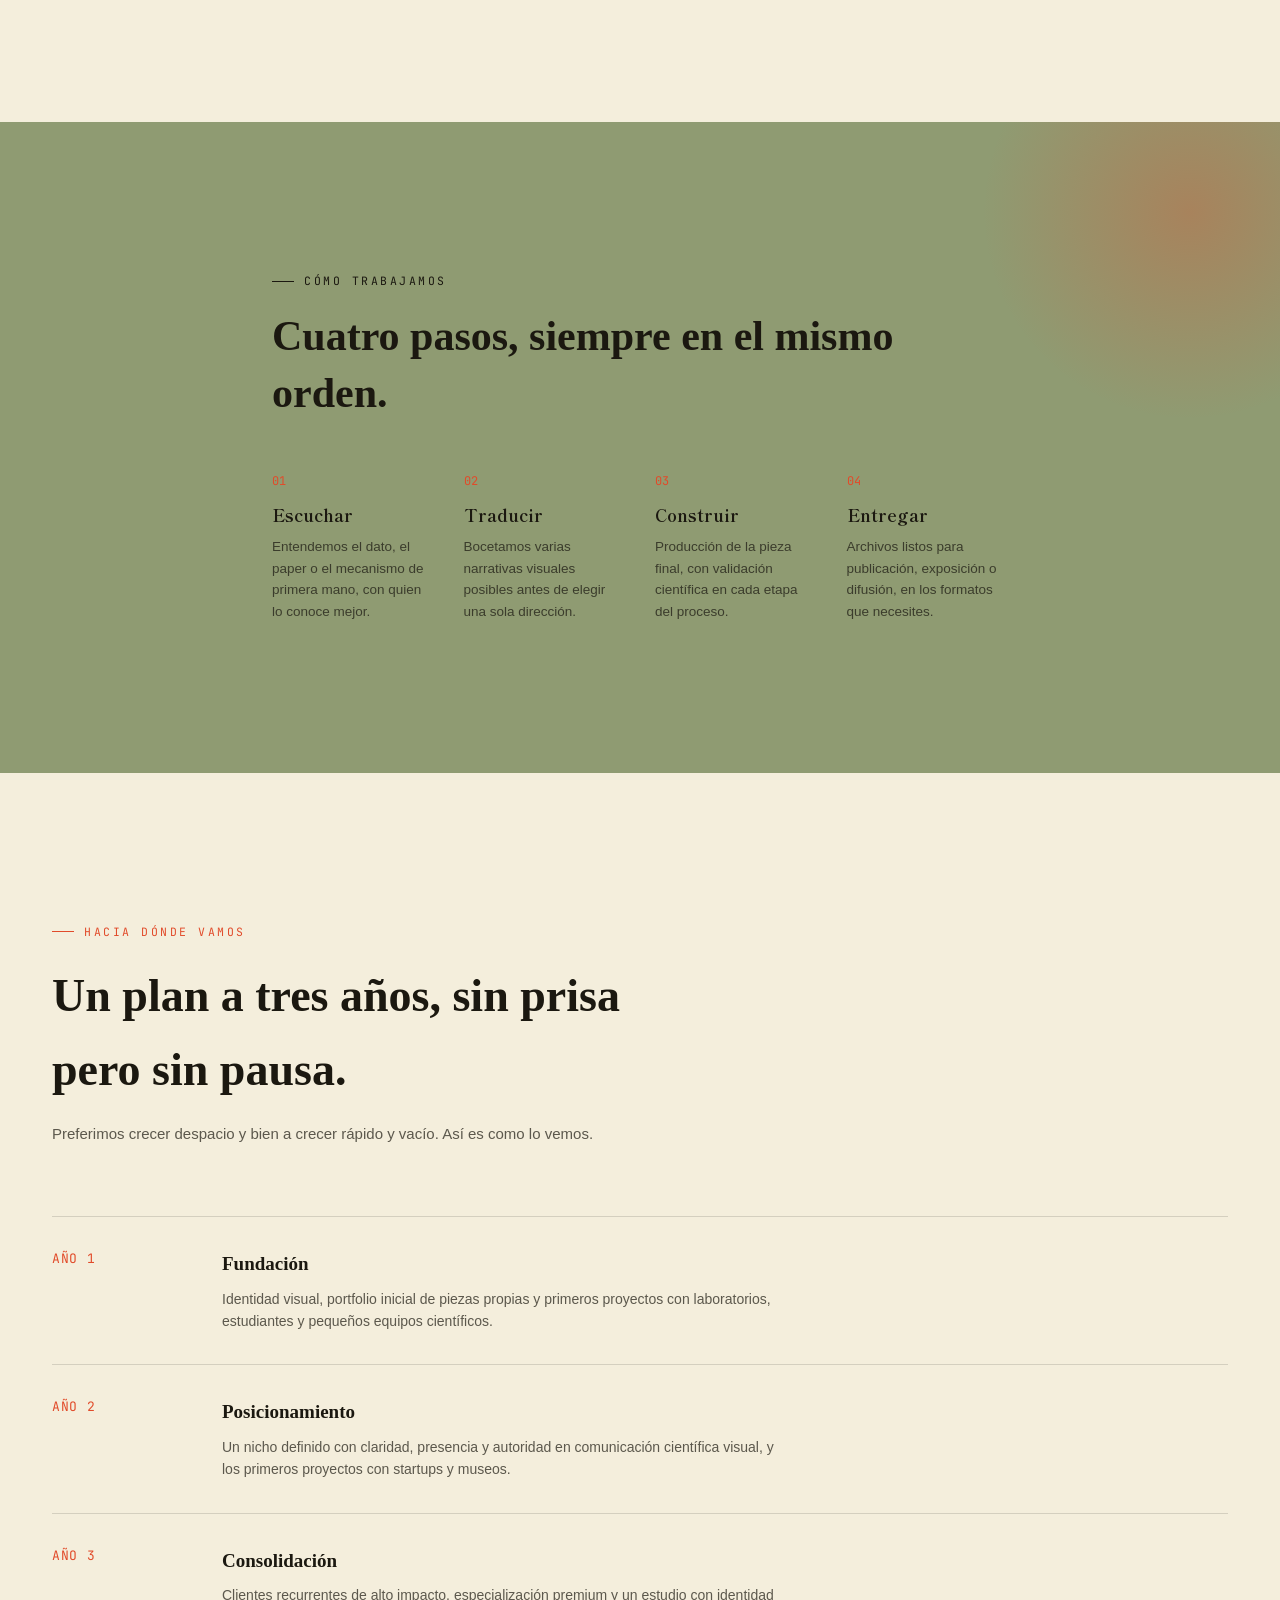
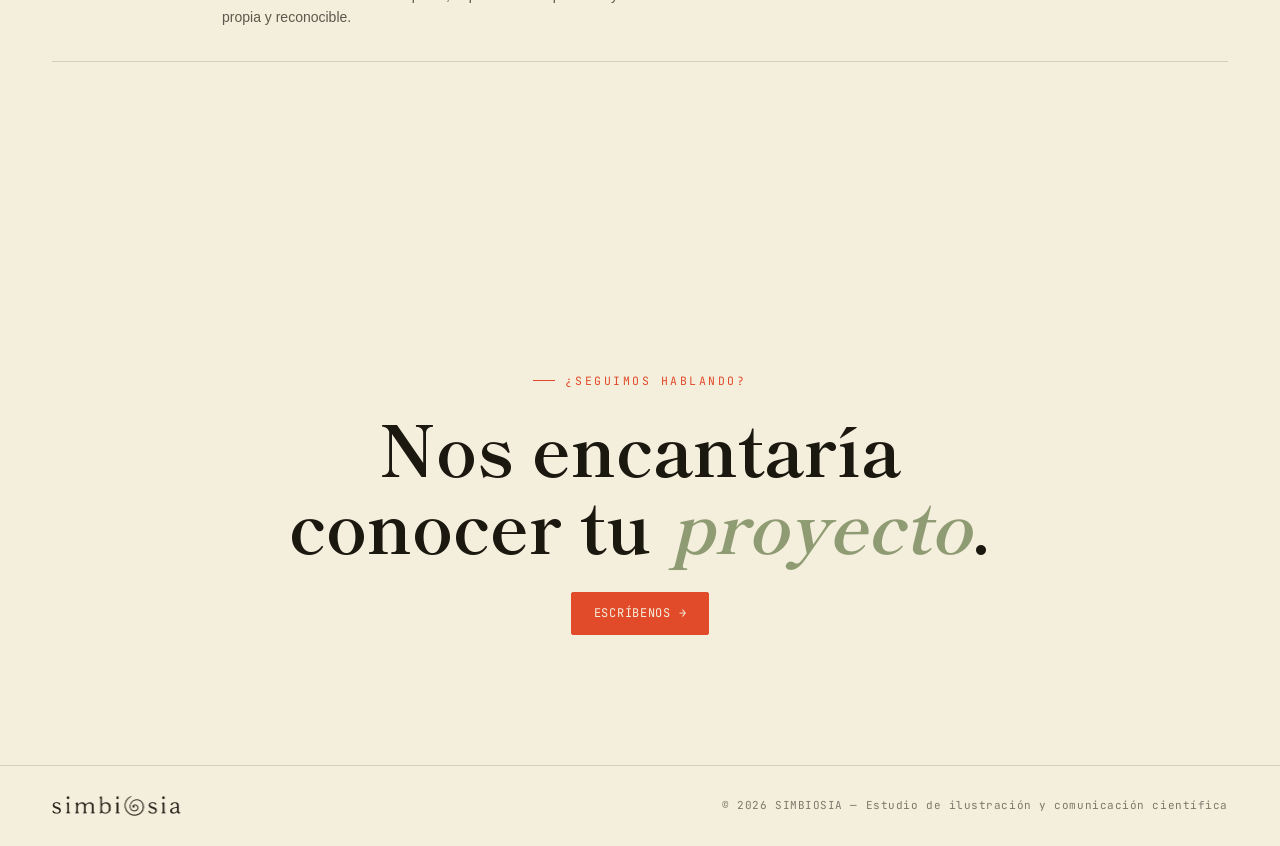
==== commit 90823fc5: "Add files via upload" ====
--- a/about.html
+++ b/about.html
@@ -5,6 +5,7 @@
 <meta name="viewport" content="width=device-width, initial-scale=1.0">
 <title>About — SIMBIOSIA</title>
 <meta name="description" content="La historia de SIMBIOSIA: tres perfiles complementarios — ciencias del mar, ingeniería 3D y bioquímica — unidos para traducir ciencia en imágenes.">
+<link rel="icon" type="image/svg+xml" href="favicon.svg">
 <link rel="preconnect" href="https://fonts.googleapis.com">
 <link rel="preconnect" href="https://fonts.gstatic.com" crossorigin>
 <link href="https://fonts.googleapis.com/css2?family=Shippori+Mincho:wght@400;500;600;700;800&family=Zen+Kaku+Gothic+New:wght@300;400;500;700;900&family=JetBrains+Mono:wght@400;500;600&display=swap" rel="stylesheet">
--- a/styles.css
+++ b/styles.css
@@ -7,7 +7,7 @@
   --paper-2:#EAE0C6;
   --ink:#1B1810;
   --vermillion:#E14B2A;
-  --periquito:#6FA83A;
+  --periquito:#8F9B72;
   --gold:#C99A2E;
   --line: rgba(27,24,16,0.14);
   --max: 1240px;
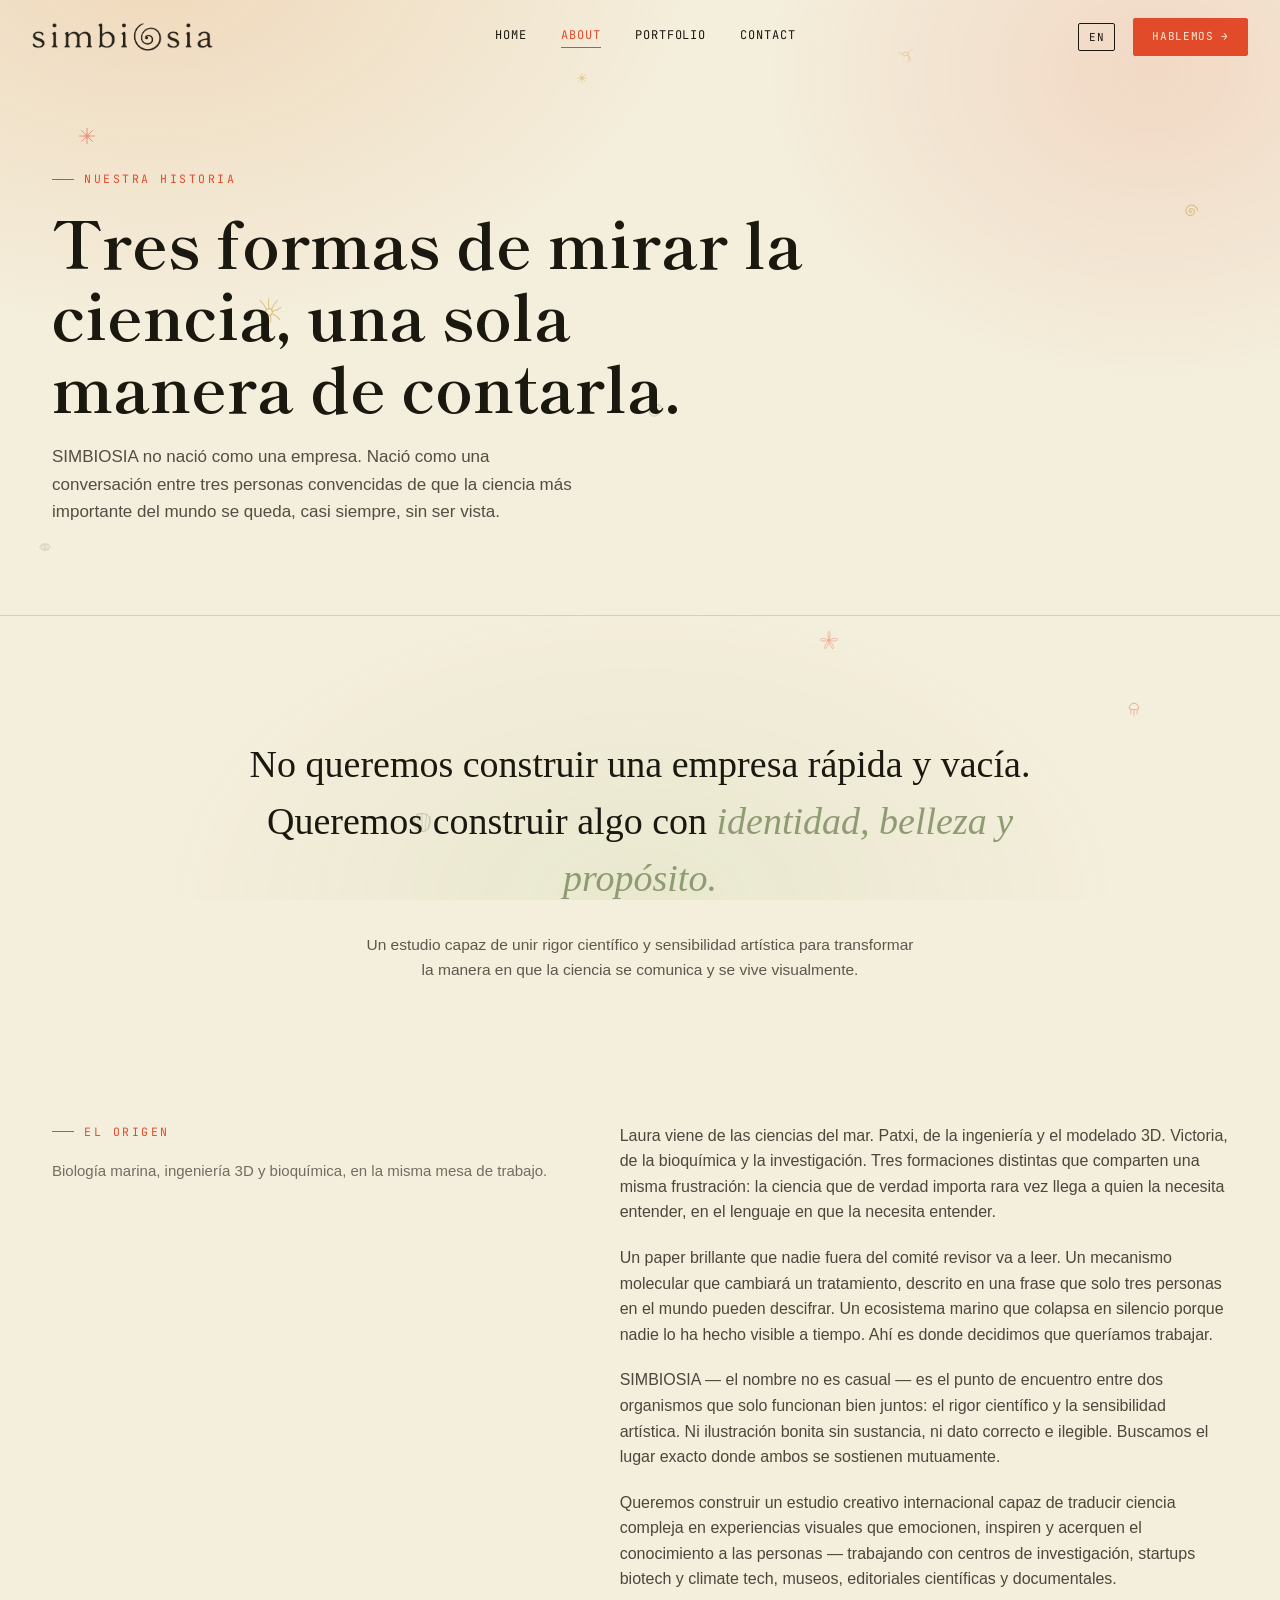
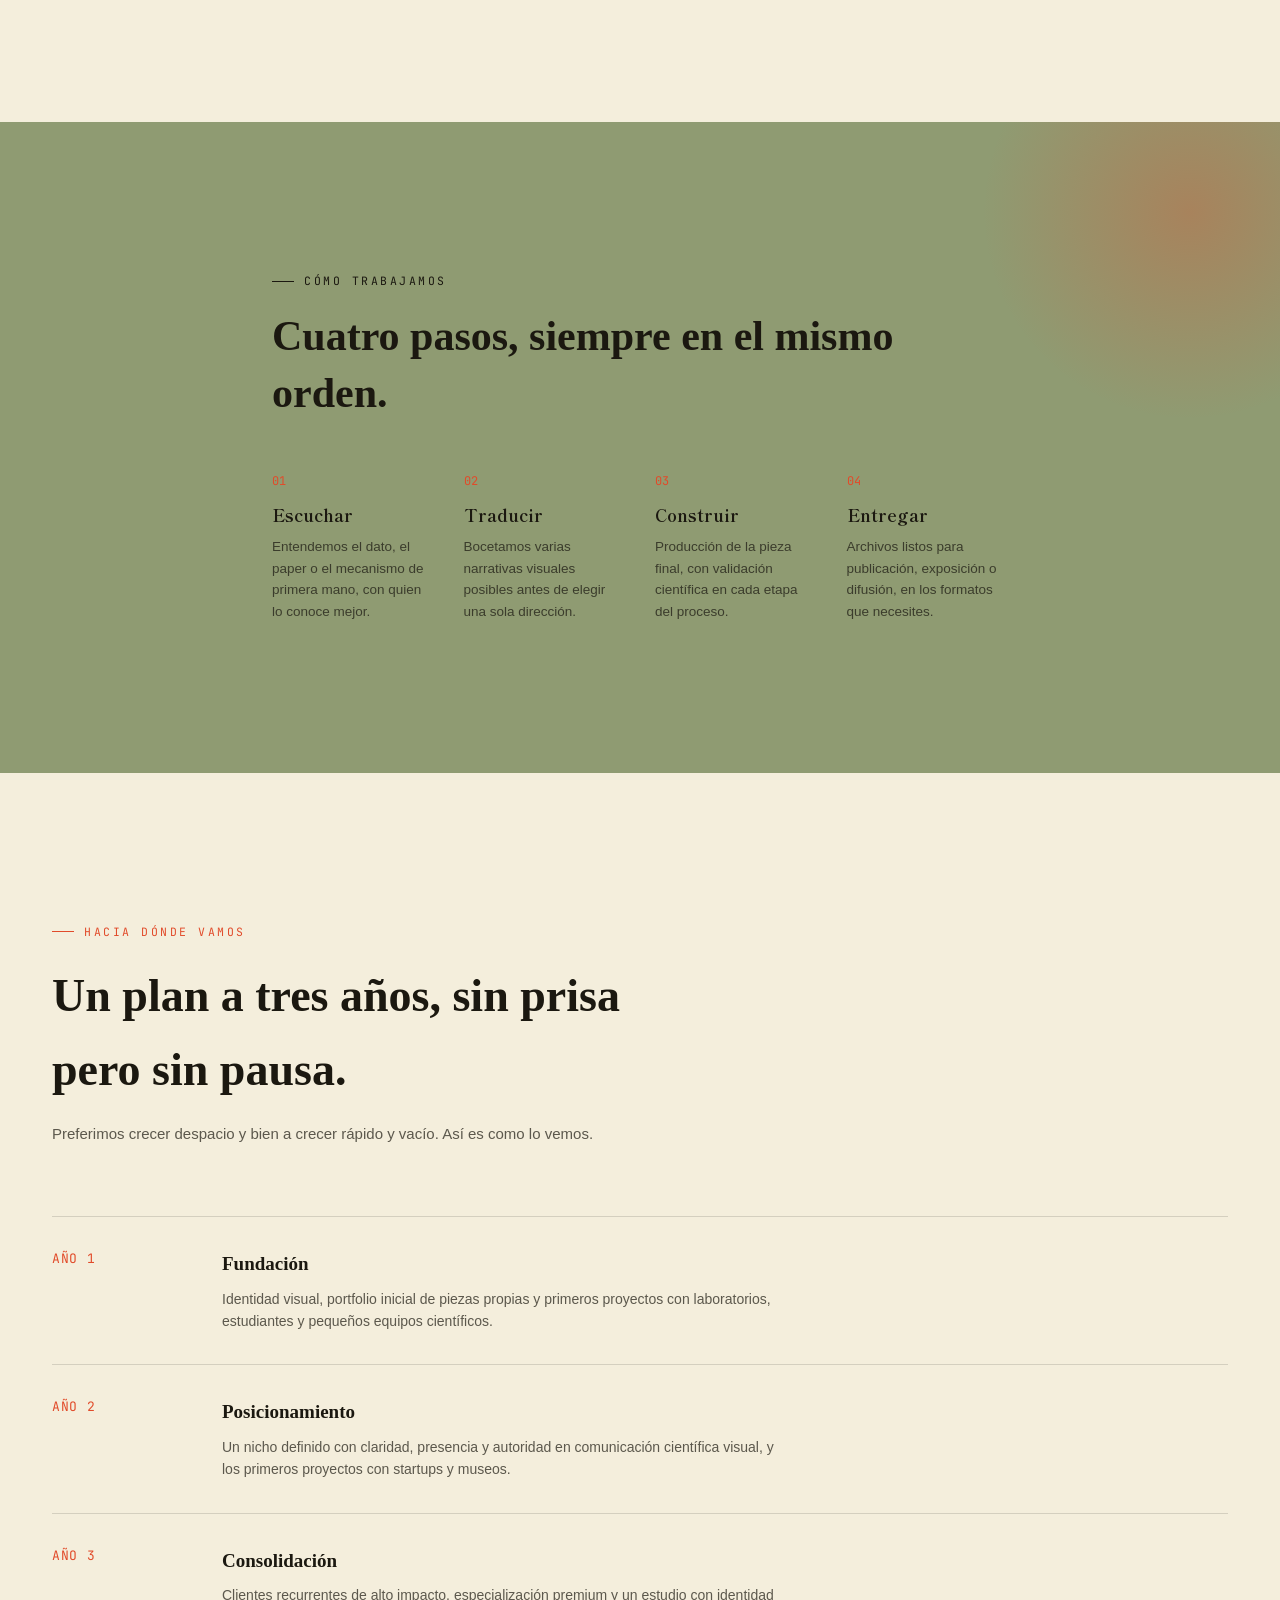
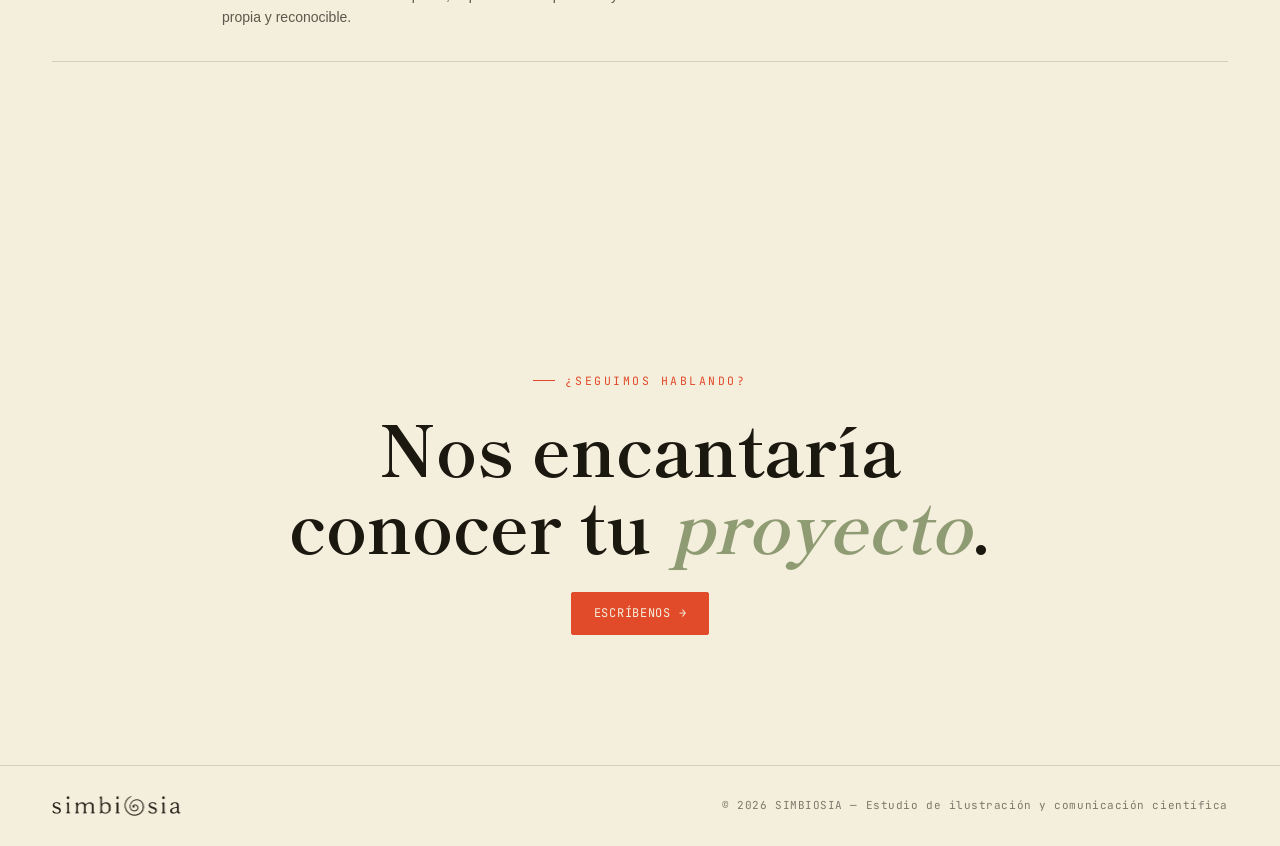
==== commit 58bec35d: "Add files via upload" ====
--- a/about.html
+++ b/about.html
@@ -63,7 +63,7 @@
   <div class="wrap" style="display:block; max-width:800px;">
     <div class="eyebrow" data-i18n="way.eyebrow">Cómo trabajamos</div>
     <h2 data-i18n="way.h2">Cuatro pasos, siempre en el mismo orden.</h2>
-    <div style="margin-top:50px; display:grid; grid-template-columns:repeat(4,1fr); gap:30px;">
+    <div class="way-grid">
       <div>
         <div class="mono" style="color:var(--vermillion); font-size:12px; margin-bottom:10px;">01</div>
         <h4 style="font-family:'Shippori Mincho',serif; font-size:17px; margin-bottom:8px;" data-i18n="way.s1h">Escuchar</h4>
--- a/styles.css
+++ b/styles.css
@@ -52,6 +52,8 @@
 @media (prefers-reduced-motion: reduce){
   *{ animation-duration:0.01ms !important; animation-iteration-count:1 !important; transition-duration:0.01ms !important; scroll-behavior:auto !important; }
 }
+
+body.nav-open{ overflow:hidden; }
 
 /* ---------- Eyebrow / labels ---------- */
 .eyebrow{
@@ -138,6 +140,27 @@
 .nav .btn{ padding:9px 18px; font-size:11px; }
 .nav-right{ display:flex; align-items:center; gap:18px; }
 
+/* ---------- Mobile menu (hamburger, injected by main.js) ---------- */
+.menu-toggle{
+  display:none;
+  flex-direction:column; justify-content:center; gap:5px;
+  width:30px; height:24px;
+  background:none; border:none; padding:0; cursor:pointer;
+  z-index:120;
+}
+.menu-toggle span{ display:block; width:100%; height:2px; background:var(--ink); transition:transform .3s ease, opacity .3s ease; }
+.menu-toggle.open span:nth-child(1){ transform:translateY(7px) rotate(45deg); }
+.menu-toggle.open span:nth-child(2){ opacity:0; }
+.menu-toggle.open span:nth-child(3){ transform:translateY(-7px) rotate(-45deg); }
+
+.nav-backdrop{
+  position:fixed; inset:0; z-index:115;
+  background:rgba(27,24,16,0.4);
+  opacity:0; pointer-events:none;
+  transition:opacity .3s ease;
+}
+.nav-backdrop.open{ opacity:1; pointer-events:auto; }
+
 /* ---------- Generic page header (About / Portfolio / Contact) ---------- */
 .page-head{ padding:170px 0 90px; border-bottom:1px solid var(--line); }
 .page-head h1{ font-size:clamp(38px,6vw,64px); font-weight:700; max-width:760px; line-height:1.12; margin-bottom:22px; }
@@ -280,6 +303,10 @@
 .pf-info h3{ font-family:'Shippori Mincho', serif; font-size:19px; font-weight:600; margin-bottom:8px; }
 .pf-info p{ font-size:13.5px; color:rgba(27,24,16,0.68); }
 
+/* ---------- Grid helpers used by band section (Home) and "how we work" (About) ---------- */
+.band-cols{ display:grid; grid-template-columns:1fr 1fr; gap:80px; }
+.way-grid{ margin-top:50px; display:grid; grid-template-columns:repeat(4,1fr); gap:30px; }
+
 /* ---------- Footer ---------- */
 footer{ border-top:1px solid var(--line); padding:30px 0; }
 footer .wrap{ display:flex; justify-content:space-between; align-items:center; flex-wrap:wrap; gap:14px; }
@@ -328,6 +355,10 @@
 .floaty.f4{ top:78%; left:88%; width:16px; height:16px; color:var(--vermillion); animation:drift-a 14s ease-in-out infinite; animation-delay:-8s; }
 .floaty.f5{ top:44%; left:50%; width:30px; height:30px; color:var(--periquito); animation:drift-b 21s ease-in-out infinite; animation-delay:-11s; opacity:0.32; }
 .floaty.f6{ top:8%;  left:45%; width:12px; height:12px; color:var(--gold);      animation:drift-c 12s ease-in-out infinite; animation-delay:-4s; }
+.floaty.f7{ top:33%; left:20%; width:26px; height:26px; color:var(--gold);      animation:drift-a 17s ease-in-out infinite; animation-delay:-2s; }
+.floaty.f8{ top:70%; left:64%; width:20px; height:20px; color:var(--vermillion); animation:drift-b 15s ease-in-out infinite; animation-delay:-9s; opacity:0.4; }
+.floaty.f9{ top:90%; left:32%; width:24px; height:24px; color:var(--periquito); animation:drift-c 18s ease-in-out infinite; animation-delay:-5s; }
+.floaty.f10{ top:5%;  left:70%; width:18px; height:18px; color:var(--gold);      animation:drift-a 13s ease-in-out infinite; animation-delay:-7s; opacity:0.35; }
 
 @keyframes drift-a{
   0%,100%{ transform:translate(0,0) rotate(0deg); }
@@ -343,15 +374,63 @@
 }
 
 @media (max-width:900px){
-  .floaty.f5, .floaty.f6{ display:none; }
+  .floaty.f5, .floaty.f6, .floaty.f8, .floaty.f10{ display:none; }
 }
 
 /* ---------- Responsive ---------- */
 @media (max-width:900px){
-  .nav-links{ display:none; }
+  .nav{ padding:14px 20px; }
+  .nav.scrolled{ padding:10px 20px; }
+  .nav-links{ display:flex; }
+  .nav-links:not(.open){ display:none; }
+  .nav-links.open{
+    display:flex; flex-direction:column; align-items:flex-start; gap:0;
+    position:fixed; top:0; right:0; height:100vh; width:78vw; max-width:320px;
+    background:var(--paper); padding:100px 28px 40px;
+    box-shadow:-10px 0 30px rgba(27,24,16,0.15);
+    z-index:118; overflow-y:auto;
+  }
+  .nav-links.open a{ font-size:15px; padding:16px 0; width:100%; border-bottom:1px solid var(--line); }
+  .nav-links.open a::after{ display:none; }
+  .menu-toggle{ display:flex; }
+  .logo-mark img{ height:22px; }
+  .nav.scrolled .logo-mark img{ height:20px; }
+  .nav-right{ gap:10px; }
+  .lang-toggle{ padding:5px 8px; font-size:10px; }
+  .nav .btn.solid{ padding:9px 13px; font-size:10.5px; }
+
+  .wrap{ padding:0 20px; }
+
   .plate-grid, .team-grid, .portfolio-grid{ grid-template-columns:1fr; }
-  .band .wrap, .story-grid, .form-grid{ grid-template-columns:1fr; gap:50px; }
+  .band-cols, .story-grid, .form-grid{ grid-template-columns:1fr; gap:44px; }
+  .way-grid{ grid-template-columns:repeat(2,1fr); gap:26px; }
   .story-aside{ position:static; }
   .tl-row{ grid-template-columns:1fr; gap:8px; }
   footer .wrap{ flex-direction:column; align-items:flex-start; }
-}
+
+  /* generous desktop paddings become sane on mobile */
+  .page-head{ padding:120px 0 56px; }
+  .pull{ padding:70px 0; }
+  .band{ padding:70px 0; }
+  .equipo, .servicios{ padding:80px 0; }
+  .manifesto{ padding:80px 0; }
+  .contacto{ padding:90px 0 80px; }
+  .timeline{ padding:80px 0; }
+  .story{ padding:10px 0 70px; }
+  .form-section{ padding:10px 0 80px; }
+  .servicios-head, .equipo-head, .timeline-head{ margin-bottom:40px; }
+  .portfolio-grid{ margin-bottom:80px; }
+  .plate, .pf-info{ padding:28px 22px; }
+  .member{ padding:30px 22px 26px; }
+
+  .form-side .info-row{ flex-direction:column; gap:4px; padding:14px 0; }
+  .form-side .info-row .k{ min-width:0; }
+}
+
+@media (max-width:520px){
+  .wrap{ padding:0 18px; }
+  .nav-right{ gap:10px; }
+  .contact-links{ gap:12px; }
+  .contact-links a{ padding:8px 14px; font-size:11px; }
+  .eyebrow{ font-size:10.5px; }
+}
